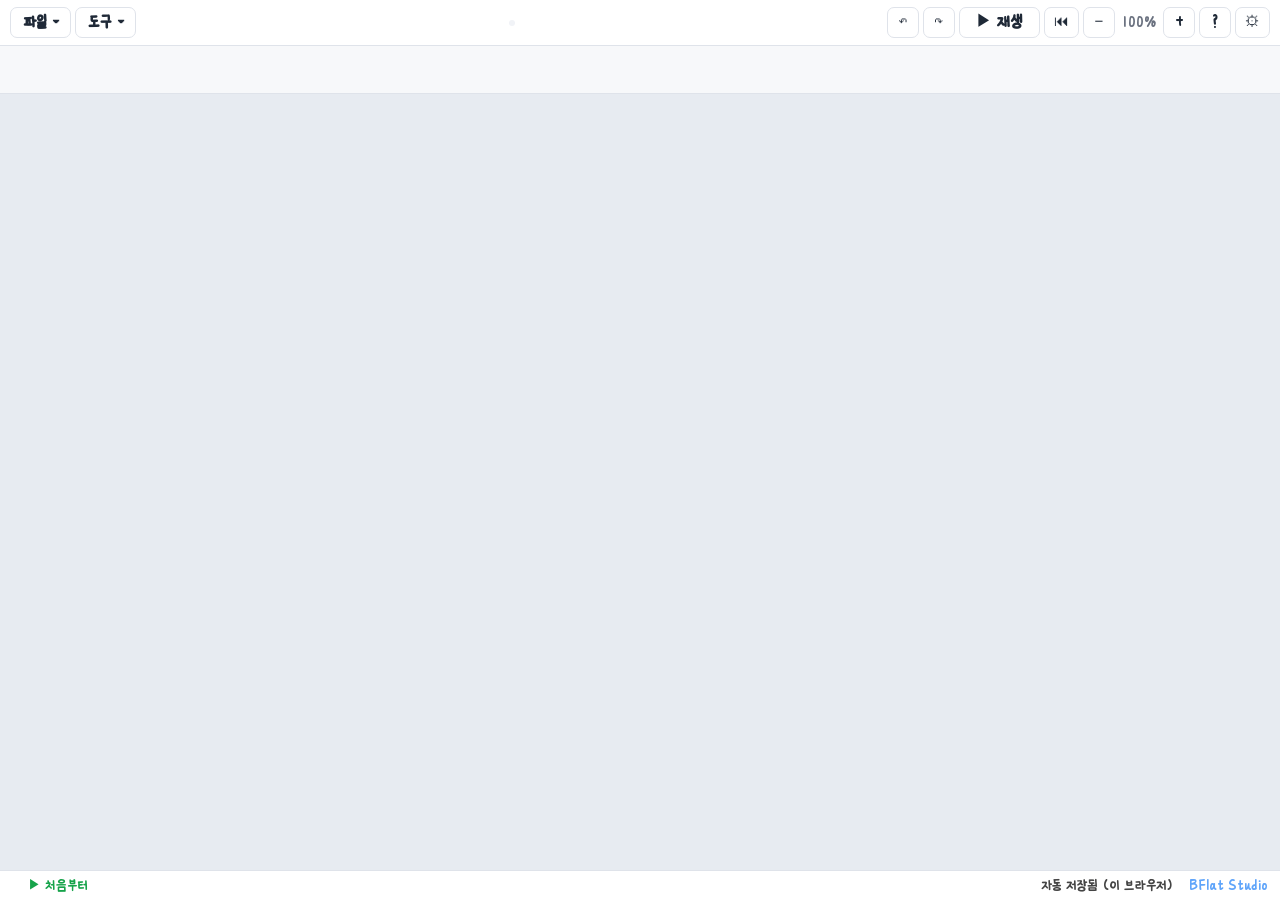
==== www/index.html @ 739f70d8 "BFlat f5357d37dd57: index.html" ====
<!doctype html>
<html lang="ko">
<head>
<meta charset="utf-8">
<meta name="viewport" content="width=device-width, initial-scale=1">
<title>BFlat Studio</title>
<link rel="icon" href="assets/logo.svg" type="image/svg+xml">
<link rel="stylesheet" href="css/style.css">
</head>
<body data-mode="note">
<header id="topbar">
  <!-- 상단바: 메뉴 둘(파일 · 도구) + 모드 탭 + 꼭 필요한 버튼만 — 가로로 넘치지 않게 -->
  <button class="btn menu" data-act="menuFile" title="새 악보 · 열기 · 저장 · 내 악보함 · 내보내기 · 인쇄">파일 ▾</button>
  <button class="btn menu" data-act="menuTools" title="곡 정보 · 조옮김 · 계이름 · 악보 인식(PDF·사진·한글) · MIDI">도구 ▾</button>
  <span class="grow"></span>
  <nav id="modes"></nav>
  <span class="grow"></span>
  <button class="btn icon" data-act="undo" title="되돌리기 (Ctrl+Z)">↶</button>
  <button class="btn icon" data-act="redo" title="다시 (Ctrl+Y)">↷</button>
  <button class="btn play" id="btnPlay" data-act="play" title="재생 / 정지 (Space)">▶ 재생</button>
  <button class="btn icon" data-act="rewind" title="처음부터">⏮</button>
  <span class="zoom"><button class="btn icon" data-act="zoomOut" title="축소 (Ctrl+휠)">−</button><span id="zoomLbl">100%</span><button class="btn icon" data-act="zoomIn" title="확대 (Ctrl+휠)">+</button></span>
  <button class="btn icon" data-act="menuHelp" title="사용법 · 단축키">?</button>
  <button class="btn icon" data-act="settings" title="설정 (화면 · 언어 · 소리)">⚙</button>
</header>
<div id="subbar"></div>
<div id="workArea">
  <main id="scroller"><div id="pages"></div></main>
  <aside id="pdfPanel" hidden>
    <div class="pdf-resizer" title="끌어서 폭 조절"></div>
    <div class="pdf-head">
      <span class="pdf-name" id="pdfName" data-notr>PDF</span>
      <span class="grow"></span>
      <button class="btn" data-act="pdfSol" id="btnPdfSol" title="PDF 악보 위에 바로 계이름 적기 (자동 인식 사용)">계이름 넣기</button>
      <button class="btn primary" data-act="pdfOmr" title="PDF 속 음표를 자동으로 읽어 BFlat 악보로 (Audiveris)">자동 인식 → 악보로</button>
      <button class="btn" data-act="pdf" title="다른 PDF 열기">다른 PDF</button>
      <button class="btn icon" data-act="pdfClose" title="닫기">✕</button>
    </div>
    <div class="pdf-solbar" id="pdfSolBar" hidden></div>
    <div class="pdf-body"><iframe id="pdfFrame" title="PDF 악보"></iframe><div id="pdfSolView" hidden></div><div class="pdf-busy" id="pdfBusy" hidden><div class="spin"></div><b>악보 인식 중…</b><span>페이지 수에 따라 몇 분 걸릴 수 있어요</span></div></div>
  </aside>
</div>
<footer id="status">
  <span id="stInfo"></span>
  <a href="#" id="stStart" class="green" data-act="rewind" title="재생 시작점 (⏮ = 처음부터)">▶ 처음부터</a>
  <span id="stOrder" class="blue"></span>
  <span class="grow"></span>
  <span id="stSave">자동 저장됨 (이 브라우저)</span>
  <span class="by">BFlat Studio</span>
</footer>
<input type="file" id="fileOpen" hidden accept=".bflat,.json,.musicxml,.xml,.mxl,.pdf,.png,.jpg,.jpeg,.bmp,.gif,.webp,.hwp,.hwpx">
<input type="file" id="fileMidi" hidden accept=".mid,.midi">
<input type="file" id="filePdf" hidden accept=".pdf,application/pdf,.png,.jpg,.jpeg,.bmp,.gif,.webp,image/*,.hwp,.hwpx">
<!-- 터치 화면(휴대폰·태블릿)용 키 패드: 키보드 없이 음높이·이동·지우기 -->
<div id="touchPad" hidden>
  <button data-key="ArrowUp" title="음 높이 올리기">▲</button><button data-key="ArrowDown" title="음 높이 내리기">▼</button>
  <button data-key="ArrowLeft" title="이전 음표">◀</button><button data-key="ArrowRight" title="다음 음표">▶</button>
  <button data-key="." title="점 붙이기">•</button><button data-key="0" title="쉼표로 바꾸기">𝄽</button>
  <button data-key="Delete" title="지우기">⌫</button><button data-key="Escape" title="고르기 끝">✕</button>
</div>
<div id="modalRoot"></div>
<div id="popRoot"></div>
<div id="toast"></div>
<script src="js/vendor/pdf.min.js"></script>
<script src="js/i18n.js"></script>
<script src="js/model.js"></script>
<script src="js/render.js"></script>
<script src="js/audio.js"></script>
<script src="js/io.js"></script>
<script src="js/docimport.js"></script>
<script src="js/app.js"></script>
</body>
</html>
---- www/css/style.css ----
@font-face { font-family: 'Yeeun'; src: url('../fonts/Griun_Yeeun-Rg.ttf') format('truetype'); font-display: swap; }
:root {
  --ui: 'Yeeun', 'Malgun Gothic', sans-serif;
  --blue: #2563eb; --blue-d: #1d4ed8; --blue-l: #eff6ff; --ink: #1f2937; --muted: #6b7280;
  --line: #dfe3ea; --bg: #e7ebf1; --bar: #fff; --sub: #f7f8fa; --green: #16a34a; --red: #dc2626;
  --card: #fff; --hover: #f3f6fb; --seg: #f1f3f7; --seg-hover: rgba(255,255,255,.6); --line2: #d3d9e3; --ink2: #444;
  color-scheme: light;
}
/* 다크 모드 */
:root[data-theme="dark"] {
  --blue: #4b8df8; --blue-d: #a5c2f7; --blue-l: #34415a; --ink: #eceef2; --muted: #a3a9b4;
  --line: #4b4f57; --bg: #2e3136; --bar: #383b41; --sub: #33363c; --green: #34d07a; --red: #f88a8a;
  --card: #42464d; --hover: #4c5058; --seg: #2c2f34; --seg-hover: rgba(255,255,255,.07); --line2: #575c65; --ink2: #d3d7de;
  color-scheme: dark;
}
:root[data-theme="dark"] .btn.good { background: #2f4a3a; border-color: #4c8a64; color: #7ee2a5; }
:root[data-theme="dark"] .btn.warn { background: #533838; border-color: #9a5555; color: #ffb4b4; }
:root[data-theme="dark"] .btn.chk-empty { background: #2f4357; border-color: #4f7aa3; color: #9fd0f7; }
:root[data-theme="dark"] .btn.on, :root[data-theme="dark"] .chip.on, :root[data-theme="dark"] .cp-kind button.on { border-color: #6e8fd0; }
:root[data-theme="dark"] .page { box-shadow: 0 2px 14px rgba(0,0,0,.35); }
:root[data-theme="dark"] .modal-back { background: rgba(0,0,0,.4); }
:root[data-theme="dark"] .pill.blue { background: #2f4357; color: #9fd0f7; }
:root[data-theme="dark"] .pill.red { background: #533838; color: #ffb4b4; }
:root[data-theme="dark"] #toast { background: #eceef2; color: #2e3136; }
/* 악보 종이: 어두운 종이 = 악보를 반전해 밝은 글씨로 */
body.paper-dark .page svg { filter: invert(1) hue-rotate(180deg); }
* { box-sizing: border-box; }
html, body { margin: 0; height: 100%; }
body { font-family: var(--ui); color: var(--ink); background: var(--bg); display: flex; flex-direction: column; overflow: hidden; font-size: 15px; user-select: none; }
button, select, input { font-family: inherit; font-size: inherit; color: inherit; }

/* 위 막대 */
/* 상단바: 한 줄 · 가로 스크롤 없음 (좁아지면 모드 탭의 F키 표시부터 숨겨요) */
#topbar { display: flex; align-items: center; gap: 4px; padding: 6px 10px; background: var(--bar); border-bottom: 1px solid var(--line); flex-wrap: nowrap; overflow: hidden; min-height: 46px; }
#topbar > * { flex-shrink: 0; }
#topbar .btn.menu { font-weight: 600; padding-left: 12px; padding-right: 10px; }
#topbar .zoom { display: inline-flex; align-items: center; gap: 2px; }
.pop-item kbd { margin-left: auto; padding-left: 18px; font: 12px 'Segoe UI', sans-serif; color: var(--muted); }
.pop-item { display: flex; align-items: center; }
@media (max-width: 1180px) { #modes button small { display: none; } #modes button { padding: 5px 8px; } }
@media (max-width: 980px) { #topbar .zoom { display: none; } #btnPlay { padding-left: 10px; padding-right: 10px; } }
.btn { background: var(--card); border: 1px solid var(--line); border-radius: 7px; padding: 5px 11px; cursor: pointer; white-space: nowrap; line-height: 1.25; transition: background .1s, border-color .1s; }
.btn:hover:not(:disabled) { background: var(--hover); border-color: #c9d3e2; }
.btn:disabled { opacity: .45; cursor: default; }
.btn.icon { padding: 5px 9px; min-width: 32px; }
.btn.primary { background: var(--blue); border-color: var(--blue); color: #fff; }
.btn.primary:hover { background: var(--blue-d); }
.btn.outline { border-color: var(--blue); color: var(--blue); }
.btn.on { background: var(--blue-l); border-color: #93b4f5; color: var(--blue-d); }
.btn.play { font-weight: 700; padding: 5px 16px; }
.btn.good { border-color: #9fdcb6; color: #15803d; background: #f0fdf4; }
.btn.warn { border-color: #f5b1b1; color: var(--red); background: #fef2f2; }
.btn.chk-empty { border-color: #a8d0f0; color: #1d6fb8; background: #f0f8ff; }
select.btn { padding: 5px 8px; }
.grow { flex: 1; }
#zoomLbl { min-width: 44px; text-align: center; color: var(--muted); font-size: 14px; }
#modes { display: flex; background: var(--seg); border-radius: 9px; padding: 3px; margin: 0 6px; gap: 2px; }
#modes button { border: 0; background: transparent; padding: 5px 10px; border-radius: 7px; cursor: pointer; white-space: nowrap; }
#modes button small { font-size: 10px; color: var(--muted); margin-right: 2px; font-family: 'Segoe UI', sans-serif; }
#modes button.on { background: var(--card); color: var(--blue); box-shadow: 0 1px 3px rgba(0,0,0,.08); }
#modes button.on small { color: var(--blue); }
#modes button:hover:not(.on) { background: var(--seg-hover); }

/* 아래 막대 */
#subbar { display: flex; align-items: center; gap: 6px; padding: 7px 10px; background: var(--sub); border-bottom: 1px solid var(--line); min-height: 48px; flex-wrap: wrap; }
.hint { font-size: 12.5px; color: var(--muted); max-width: 360px; line-height: 1.35; }
.hint.one { max-width: none; }
.sep { width: 1px; height: 24px; background: var(--line); margin: 0 3px; }
.seg { display: flex; gap: 2px; }
.seg .btn { border-radius: 6px; }
.mus, .btn.mus { font-family: 'Segoe UI Symbol', 'Noto Music', serif; }
.btn.mus { font-size: 18px; padding: 1px 8px; min-width: 32px; line-height: 1.4; }
.btn.art { min-width: 34px; font-family: 'Segoe UI Symbol', 'Segoe UI', serif; font-weight: 700; }
.mini { font-size: 13px; color: var(--muted); display: inline-flex; align-items: center; gap: 4px; }
.mini input { width: 46px; padding: 3px 5px; border: 1px solid var(--line); border-radius: 6px; }

/* 작업 영역: 악보 + (있으면) PDF 옆 창 */
#workArea { flex: 1; display: flex; min-height: 0; }
#pdfPanel { position: relative; width: var(--pdfw, 44%); min-width: 260px; max-width: 75%; display: flex; flex-direction: column; background: var(--sub); border-left: 1px solid var(--line); }
#pdfPanel[hidden] { display: none; }
.pdf-resizer { position: absolute; left: -4px; top: 0; bottom: 0; width: 8px; cursor: col-resize; z-index: 5; }
.pdf-resizer:hover, .pdf-resizer.drag { background: rgba(37,99,235,.25); }
.pdf-head { display: flex; align-items: center; gap: 6px; padding: 6px 8px; border-bottom: 1px solid var(--line); background: var(--bar); }
.pdf-name { font-weight: 700; overflow: hidden; text-overflow: ellipsis; white-space: nowrap; max-width: 40%; }
.pdf-body { flex: 1; position: relative; min-height: 0; }
.pdf-body iframe { width: 100%; height: 100%; border: 0; background: #fff; }
.pdf-busy { position: absolute; inset: 0; background: rgba(15,23,42,.55); color: #fff; display: flex; flex-direction: column; align-items: center; justify-content: center; gap: 8px; font-size: 15px; }
.pdf-busy[hidden] { display: none; }
.spin { width: 38px; height: 38px; border: 4px solid rgba(255,255,255,.3); border-top-color: #fff; border-radius: 50%; animation: spin 1s linear infinite; }
@keyframes spin { to { transform: rotate(360deg); } }
body.dragging-pdf iframe { pointer-events: none; }
/* PDF만 보기 (첫 화면에서 PDF를 연 경우) */
body.pdf-only #scroller, body.pdf-only #subbar { display: none; }
body.pdf-only #pdfPanel { width: 100%; max-width: none; border-left: 0; }
body.pdf-only .pdf-resizer { display: none; }
/* PDF 위 계이름 */
.pdf-solbar { display: flex; align-items: center; gap: 6px; flex-wrap: wrap; padding: 6px 8px; border-bottom: 1px solid var(--line); background: var(--sub); font-size: 13px; }
.pdf-solbar[hidden] { display: none; }
.pdf-solbar .chip.on { background: var(--blue-l); border-color: #93b4f5; color: var(--blue-d); }
#pdfSolView { position: absolute; inset: 0; overflow: auto; background: #e9edf3; padding: 12px; }
#pdfSolView[hidden] { display: none; }
.sol-page { position: relative; margin: 0 auto 14px; background: #fff; box-shadow: 0 2px 10px rgba(0,0,0,.15); }
.sol-page canvas { display: block; width: 100%; height: auto; }
.sol-page svg { position: absolute; inset: 0; width: 100%; height: 100%; pointer-events: none; }
.sol-page text { paint-order: stroke; stroke: #fff; stroke-linejoin: round; }

/* 악보 */
#scroller { flex: 1; overflow: auto; position: relative; padding: 20px 0 60px; }
#pages { display: flex; flex-direction: column; align-items: center; gap: 24px; min-width: min-content; padding: 0 20px; }
.page { background: var(--paper, #fff); box-shadow: 0 2px 10px rgba(30,41,59,.12); position: relative; flex: none; }
.page svg { display: block; }
.note.playing * { fill: var(--green) !important; stroke: var(--green) !important; }
.note.playing ellipse[fill="#fff"] { fill: #fff !important; }
.play-cursor { position: absolute; width: 3px; background: rgba(22,163,74,.75); border-radius: 2px; pointer-events: none; box-shadow: 0 0 6px rgba(22,163,74,.5); }
.ovl { position: absolute; pointer-events: none; display: none; }
.ovl.rubber { border: 1.5px dashed var(--blue); background: rgba(37,99,235,.07); }
.ovl.dropHint { background: rgba(37,99,235,.15); border: 2px solid var(--blue); border-radius: 4px; }
body.writing #pages .page { cursor: crosshair; }

/* 입력칸 */
.editor { position: absolute; z-index: 20; background: var(--card); border: 1.5px solid var(--blue); border-radius: 8px; padding: 4px 6px 6px; box-shadow: 0 6px 18px rgba(30,64,175,.18); }
.ed-label { font-size: 11.5px; color: var(--blue); margin-bottom: 3px; white-space: nowrap; }
.editor input { border: 1px solid var(--line); border-radius: 5px; padding: 4px 6px; outline: none; font-size: 15px; width: 100%; }
.chord-ed input { width: 110px; font-weight: 700; }
.ed-row { display: flex; gap: 3px; align-items: center; }
.ed-nav { border: 1px solid var(--line); background: var(--sub); border-radius: 5px; cursor: pointer; padding: 3px 5px; font-size: 11px; }
.lyric-ed { min-width: 180px; }

/* 팝업 메뉴 */
.pop { position: fixed; z-index: 50; background: var(--card); border: 1px solid var(--line); border-radius: 10px; box-shadow: 0 10px 30px rgba(15,23,42,.18); padding: 6px; min-width: 200px; max-height: 80vh; overflow: auto; }
.pop-title { font-size: 12px; color: var(--muted); padding: 3px 8px 6px; }
.pop-item { display: flex; align-items: center; gap: 10px; width: 100%; text-align: left; border: 0; background: transparent; padding: 6px 10px; border-radius: 6px; cursor: pointer; }
.pop-item:hover { background: var(--blue-l); }
.pop-item.on { color: var(--blue); font-weight: 700; }
.pop-item.on::after { content: '✓'; margin-left: auto; }
.pop-sep { height: 1px; background: var(--line); margin: 4px 6px; }
.pop .muted { font-size: 12px; }
.count-pop { display: grid; grid-template-columns: 1fr 1fr; min-width: 300px; }
.count-pop .pop-title, .count-pop .pop-sep, .count-pop .pop-item[data-v="clear"] { grid-column: 1 / -1; }
.count-pop .pop-item b { font-size: 17px; min-width: 18px; }
.prev { color: var(--muted); font-size: 15px; letter-spacing: 1px; }
/* 마디 개수 정하기 창 */
.count-pop2 { width: 300px; padding: 12px 12px 14px; min-width: 0; }
.cp-title { font-size: 13px; color: var(--muted); margin: 0 2px 8px; }
.cp-kind { display: grid; grid-template-columns: 1fr 1fr; gap: 6px; margin-bottom: 10px; }
.cp-kind button { display: flex; align-items: center; justify-content: center; gap: 7px; padding: 7px 6px; border: 1px solid var(--line); border-radius: 8px; background: var(--card); cursor: pointer; font-size: 15px; }
.cp-kind button.on { background: var(--blue-l); border-color: #93b4f5; color: var(--blue-d); font-weight: 700; }
.cp-head { width: 13px; height: 9px; border-radius: 50%; background: #8a4b1d; transform: rotate(-22deg); display: inline-block; }
.cp-kind button.on .cp-head { background: var(--blue-d); }
.cp-dot { width: 6px; height: 6px; border-radius: 50%; background: var(--ink); display: inline-block; }
.cp-grid { display: grid; grid-template-columns: repeat(8, 1fr); gap: 5px; margin-bottom: 12px; }
.cp-grid button { aspect-ratio: 1; border: 1px solid var(--line); border-radius: 7px; background: var(--card); cursor: pointer; font-size: 14px; padding: 0; }
.cp-grid button:hover:not(:disabled) { background: var(--blue-l); border-color: #93b4f5; }
.cp-grid button.cur { border-color: var(--blue); color: var(--blue); font-weight: 700; }
.cp-grid button:disabled { opacity: .35; cursor: default; }
.count-pop2 .kfocus { outline: 2.5px solid var(--blue); outline-offset: 1px; position: relative; z-index: 1; }
.cp-grid button.kfocus { background: var(--blue-l); }
.cp-row { display: flex; align-items: center; gap: 8px; margin-top: 8px; }
.cp-fill { flex: 1; padding: 7px; border: 1px solid #93b4f5; border-radius: 8px; background: var(--card); color: var(--blue-d); font-weight: 700; cursor: pointer; }
.cp-fill:hover { background: var(--blue-l); }
.cp-note { color: var(--muted); font-size: 13px; white-space: nowrap; }
.cp-fill:disabled { opacity: .4; cursor: default; }
.hint .lock { color: var(--blue-d); font-weight: 700; }
#modes button[data-mode="harm"].on { background: var(--blue); color: #fff; }
#modes button[data-mode="harm"].on small { color: #dbe7ff; }
.cp-h { color: var(--blue); }
.cp-hint { font-size: 12.5px; color: var(--muted); margin: -2px 2px 10px; line-height: 1.4; }
.count-pop2.harmony { border-color: #93b4f5; }

/* 대화상자 */
.modal-back { position: fixed; inset: 0; background: rgba(15,23,42,.35); z-index: 100; display: flex; align-items: center; justify-content: center; padding: 16px; }
.modal { background: var(--card); border-radius: 14px; padding: 22px 24px 18px; width: 560px; max-width: 100%; max-height: 90vh; overflow: auto; box-shadow: 0 20px 50px rgba(15,23,42,.3); user-select: text; }
.modal.wide { width: 860px; }
.modal h2 { margin: 0 0 14px; font-size: 22px; }
.modal h3 { margin: 16px 0 6px; font-size: 17px; color: var(--blue-d); }
.fld { display: flex; flex-direction: column; gap: 5px; font-size: 14px; color: var(--ink2); margin-bottom: 12px; flex: 1; }
.inp { border: 1px solid var(--line2); border-radius: 7px; padding: 8px 10px; background: var(--card); outline: none; width: 100%; }
.inp:focus { border-color: var(--blue); box-shadow: 0 0 0 3px rgba(37,99,235,.12); }
.inp.wide { margin: 4px 0 8px; }
.row2, .row3, .row4 { display: flex; gap: 12px; }
.tsig { display: flex; align-items: center; gap: 6px; }
.tsig .inp { width: 70px; }
.chips { display: flex; gap: 6px; margin: -2px 0 14px; flex-wrap: wrap; }
.chip { border: 1px solid var(--line2); background: var(--card); border-radius: 99px; padding: 3px 11px; cursor: pointer; font-size: 13px; }
.chip.on { background: var(--blue-l); border-color: #93b4f5; color: var(--blue-d); }
.warn { color: #c2410c; font-size: 14px; margin: 4px 0; }
.muted { color: var(--muted); font-size: 14px; }
.muted a { color: var(--blue); font-weight: 700; text-decoration: none; }
.chk { display: flex; align-items: center; gap: 8px; margin: 6px 0 14px; font-size: 14px; }
.modal-btns { display: flex; justify-content: flex-end; gap: 8px; margin-top: 14px; }
.sc table { width: 100%; border-collapse: collapse; font-size: 13.5px; }
.sc th { text-align: left; width: 36%; padding: 5px 8px; background: var(--sub); border-bottom: 1px solid var(--line); font-weight: 400; color: var(--ink2); vertical-align: top; }
.sc td { padding: 5px 8px; border-bottom: 1px solid var(--line); color: var(--ink2); }
.help p { margin: 4px 0 8px; line-height: 1.55; font-size: 14.5px; }
.pill { padding: 1px 7px; border-radius: 5px; }
.pill.blue { background: #e6f3fb; color: #1d6fb8; }
.pill.red { background: #fde6e6; color: var(--red); }

/* 상태줄 */
#status { display: flex; align-items: center; gap: 16px; padding: 5px 12px; background: var(--card); border-top: 1px solid var(--line); font-size: 13px; color: var(--ink2); }
#status a { text-decoration: none; }
.green { color: var(--green); }
.blue { color: var(--blue); }
#status .by { color: #60a5fa; }

.muted.small { font-size: 12px; font-weight: 400; }

/* 악보 종류 고르기 */
.type-modal { width: 640px; }
.type-card.wide { grid-column: span 2; display: grid; grid-template-columns: auto 1fr; grid-template-rows: auto auto; column-gap: 22px; align-items: center; justify-content: center; }
.type-card.wide svg { grid-row: 1 / span 2; margin-bottom: 0; }
.type-card.wide b { align-self: end; text-align: left; }
.type-card.wide span { align-self: start; text-align: left; }
/* 새 악보: 박자 줄 오른쪽 스윙 */
.ts-row { align-items: center; }
.swing-chip { margin-left: auto; display: inline-flex; align-items: center; gap: 4px; border: 1px solid var(--line2); border-radius: 99px; padding: 1px 12px 1px 8px; cursor: pointer; font-size: 13px; background: var(--card); }
.swing-chip:has(input:checked) { background: var(--blue-l); border-color: #93b4f5; color: var(--blue-d); }
.swing-chip svg { color: currentColor; }
/* 내 악보함 */
.lib-modal { width: 620px; }
.lib-usage { display: flex; align-items: center; gap: 10px; margin: -4px 0 12px; font-size: 13px; color: var(--muted); }
.lib-bar { flex: 1; height: 8px; border-radius: 99px; background: var(--seg); overflow: hidden; }
.lib-bar i { display: block; height: 100%; background: var(--blue); border-radius: 99px; }
.lib-actions { display: flex; gap: 8px; margin-bottom: 12px; }
.lib-list { display: flex; flex-direction: column; gap: 6px; max-height: 52vh; overflow-y: auto; margin-bottom: 10px; }
.lib-item { display: flex; align-items: center; gap: 6px; padding: 8px 10px; border: 1px solid var(--line2); border-radius: 10px; background: var(--card); }
.lib-item.cur { border-color: var(--blue); }
.lib-main { flex: 1; min-width: 0; display: flex; flex-direction: column; gap: 2px; }
.lib-main b { white-space: nowrap; overflow: hidden; text-overflow: ellipsis; }
/* 설정: 휴대폰 앱 업데이트 */
.pub-steps { margin: 0 0 12px; padding-left: 20px; line-height: 1.7; }
.pub-steps a, [data-link] { color: var(--blue); }
.pub-status { display: flex; flex-direction: column; gap: 3px; margin: 6px 0 8px; word-break: break-all; }
/* 설정: 언어 */
.lang-sw { font-size: 18px; font-weight: 700; }
/* 앙상블 편성 창 */
.ens-modal { width: 700px; }
.ens-size .chip { padding: 5px 14px; font-size: 14px; }
.ens-list { display: flex; flex-direction: column; gap: 8px; margin: 4px 0 12px; }
.ens-row { display: flex; align-items: center; gap: 8px; }
.ens-no { width: 22px; height: 22px; border-radius: 50%; background: var(--blue-l); color: var(--blue-d); display: inline-flex; align-items: center; justify-content: center; font-size: 12px; font-weight: 700; flex: none; }
.ens-row .ens-name { flex: 1; min-width: 0; }
.ens-clefs { flex-wrap: nowrap; gap: 4px; align-items: center; }
.ens-clefs .chip { white-space: nowrap; display: inline-flex; align-items: center; gap: 3px; }
.ens-clefs .chip .mus { font-size: 17px; line-height: 1; }
.ens-cline { width: 150px; padding: 4px 6px; font-size: 13px; }
.ens-cline[hidden] { display: none; }
.ens-sum { display: flex; flex-wrap: wrap; gap: 6px 14px; margin: -2px 0 12px; font-size: 14px; }
.ens-sum b { color: var(--blue); margin-right: 2px; }
.ens-sum small { color: var(--muted); }
.type-grid { display: grid; grid-template-columns: 1fr 1fr; gap: 12px; }
.type-card { display: flex; flex-direction: column; align-items: center; gap: 4px; padding: 14px 10px 12px; border: 1.5px solid var(--line2); border-radius: 12px; background: var(--card); color: var(--ink); cursor: pointer; transition: border-color .1s, box-shadow .1s; }
.type-card:hover, .type-card:focus { border-color: var(--blue); box-shadow: 0 0 0 3px rgba(37,99,235,.12); outline: none; }
.type-card svg { color: var(--ink); margin-bottom: 4px; }
.type-card b { font-size: 17px; }
.type-card span { font-size: 13px; color: var(--muted); }
.type-card.cur { border-color: var(--blue); box-shadow: 0 0 0 3px rgba(37,99,235,.15); }
.type-card b small { font-size: 12px; color: var(--blue); font-weight: 400; }
.warn-tag { color: #c2410c !important; background: #fff1e6 !important; }
.btn.primary.danger { background: #c2410c; border-color: #c2410c; }
.sol-list { display: flex; flex-direction: column; gap: 6px; }
.sol-row { display: flex; align-items: center; gap: 10px; padding: 8px 12px; border: 1.5px solid var(--line2); border-radius: 10px; cursor: pointer; background: var(--card); }
.sol-row:has(input:checked) { border-color: var(--blue); background: var(--blue-l); }
.sol-row input { width: 18px; height: 18px; accent-color: var(--blue); }
.sol-row .mus { font-size: 24px; width: 26px; text-align: center; }
.omr-lyr { display: flex; align-items: center; gap: 10px; margin-top: 12px; padding: 10px 12px; border: 1.5px solid var(--line2); border-radius: 10px; cursor: pointer; background: var(--card); }
.omr-lyr:has(input:checked) { border-color: var(--blue); background: var(--blue-l); }
.omr-lyr input { width: 18px; height: 18px; accent-color: var(--blue); }
.clef-opt b { font-size: 16px; }
.clef-row { display: flex; gap: 8px; margin: 2px 0 10px; }
.clef-opt { flex: 1; display: flex; align-items: center; justify-content: center; gap: 8px; padding: 8px 6px; border: 1.5px solid var(--line2); border-radius: 10px; background: var(--card); color: var(--ink); cursor: pointer; font-size: 14px; }
.clef-opt .mus { font-size: 26px; line-height: 1; }
.clef-opt.on { border-color: var(--blue); color: var(--blue); font-weight: 700; box-shadow: 0 0 0 3px rgba(37,99,235,.12); }
.cline-row { margin: -2px 0 12px; display: flex; flex-direction: column; gap: 6px; }
.cline-row[hidden] { display: none; }
.cline { flex-wrap: wrap; gap: 4px; }
.cline .chip small { color: var(--muted); }
.type-tag {font-size: 14px; font-weight: 400; color: var(--blue); background: var(--blue-l); border-radius: 6px; padding: 2px 8px; margin-left: 6px; vertical-align: middle; }

/* 설정 창: 탭 · 화면 */
.tabs { display: flex; gap: 4px; background: var(--seg); padding: 3px; border-radius: 9px; margin: -4px 0 16px; }
.tabs button { flex: 1; border: 0; background: transparent; padding: 7px 10px; border-radius: 7px; cursor: pointer; }
.tabs button.on { background: var(--card); color: var(--blue); box-shadow: 0 1px 3px rgba(0,0,0,.1); font-weight: 700; }
.tab-pane[hidden] { display: none; }
.opt-row { display: flex; gap: 8px; margin: 2px 0 14px; }
.opt { flex: 1; border: 1.5px solid var(--line2); background: var(--card); border-radius: 10px; padding: 10px 8px 8px; cursor: pointer; display: flex; flex-direction: column; align-items: center; gap: 6px; font-size: 14px; }
.opt.on { border-color: var(--blue); color: var(--blue); font-weight: 700; box-shadow: 0 0 0 3px rgba(37,99,235,.12); }
.swatch { width: 100%; height: 38px; border-radius: 6px; border: 1px solid var(--line2); display: flex; align-items: center; justify-content: center; font-family: 'Segoe UI Symbol', serif; font-size: 20px; }
.range-row { display: flex; align-items: center; gap: 10px; margin: 2px 0 6px; }
.range-row input[type=range] { flex: 1; accent-color: var(--blue); }
.range-row output { min-width: 46px; text-align: right; font-variant-numeric: tabular-nums; color: var(--ink2); }

/* 첫 화면 (백지) */
body.blank #subbar, body.blank #status > * { visibility: hidden; }
body.blank .modal-btns .grow { flex: 1; }

#toast { position: fixed; left: 50%; bottom: 46px; transform: translateX(-50%) translateY(20px); background: #1f2937; color: #fff; padding: 9px 16px; border-radius: 9px; font-size: 14px; opacity: 0; pointer-events: none; transition: .2s; z-index: 200; }
#toast.show { opacity: 1; transform: translateX(-50%); }

@media print {
  @page { size: A4; margin: 8mm; }
  body { display: block; overflow: visible; background: var(--card); height: auto; }
  #topbar, #subbar, #status, #toast, #popRoot, #modalRoot, .editor, .play-cursor, .ovl, #pdfPanel { display: none !important; }
  #workArea { display: block; }
  /* PDF + 계이름 인쇄 */
  body.print-pdfsol #scroller { display: none !important; }
  body.print-pdfsol #workArea > #pdfPanel { display: block !important; width: 100% !important; max-width: none !important; border: 0; background: #fff; }
  body.print-pdfsol .pdf-head, body.print-pdfsol .pdf-solbar, body.print-pdfsol iframe, body.print-pdfsol .pdf-resizer { display: none !important; }
  body.print-pdfsol #pdfSolView { position: static; overflow: visible; padding: 0; background: #fff; display: block !important; }
  body.print-pdfsol .sol-page { box-shadow: none; margin: 0; width: 100% !important; page-break-after: always; break-after: page; }
  #scroller { overflow: visible; padding: 0; }
  #pages { display: block; padding: 0; }
  .page svg { filter: none !important; }
  .page { background: #fff !important; box-shadow: none; width: 100% !important; height: auto !important; page-break-after: always; break-after: page; margin: 0; }
  .page:last-child { page-break-after: auto; break-after: auto; }
  .page svg { width: 100%; height: auto; }
}

/* ---------- 터치 화면 (휴대폰 · 태블릿) ---------- */
#touchPad { position: fixed; right: 10px; bottom: 44px; z-index: 40; display: grid; grid-template-columns: repeat(4, 44px); gap: 6px; padding: 6px; border-radius: 14px; background: var(--bar); border: 1px solid var(--line); box-shadow: 0 4px 16px rgba(0,0,0,.25); }
#touchPad[hidden], body.blank #touchPad { display: none; }
#touchPad button { height: 44px; border-radius: 10px; border: 1px solid var(--line2); background: var(--card); color: var(--ink); font-size: 18px; touch-action: manipulation; }
#touchPad button:active { background: var(--blue-l); }
body.touch .btn, body.touch .chip, body.touch .pop-item { min-height: 36px; }
@media (max-width: 760px) {
  #topbar { flex-wrap: wrap; row-gap: 6px; gap: 3px; padding: 6px; }
  #topbar > .grow { display: none; }
  #topbar .btn { padding-left: 8px; padding-right: 8px; }
  #topbar .btn.icon { min-width: 32px; padding-left: 4px; padding-right: 4px; }
  #btnPlay { margin-left: auto; }
  #topbar [data-act="rewind"] { display: none; }
  #modes { order: 10; width: 100%; margin: 0; overflow-x: auto; scrollbar-width: none; }
  #modes button { flex: 0 0 auto; }
  #topbar .zoom { display: none; }
  #subbar .hint { display: none; }
  #subbar { flex-wrap: nowrap; overflow-x: auto; scrollbar-width: none; }
  #subbar > * { flex-shrink: 0; }
  #subbar .sep, #subbar > .grow { display: none; }
  .modal { width: auto !important; max-width: 96vw; max-height: 90vh; overflow-y: auto; }
  .type-grid { grid-template-columns: 1fr; }
  .type-card.wide { grid-column: auto; display: flex; flex-direction: column; }
  .row2, .row3, .row4 { flex-wrap: wrap; }
  .ens-row { flex-wrap: wrap; }
  #pdfPanel { position: fixed; inset: 0; width: 100% !important; z-index: 30; }
  .pdf-resizer { display: none; }
  #status .by { display: none; }
}
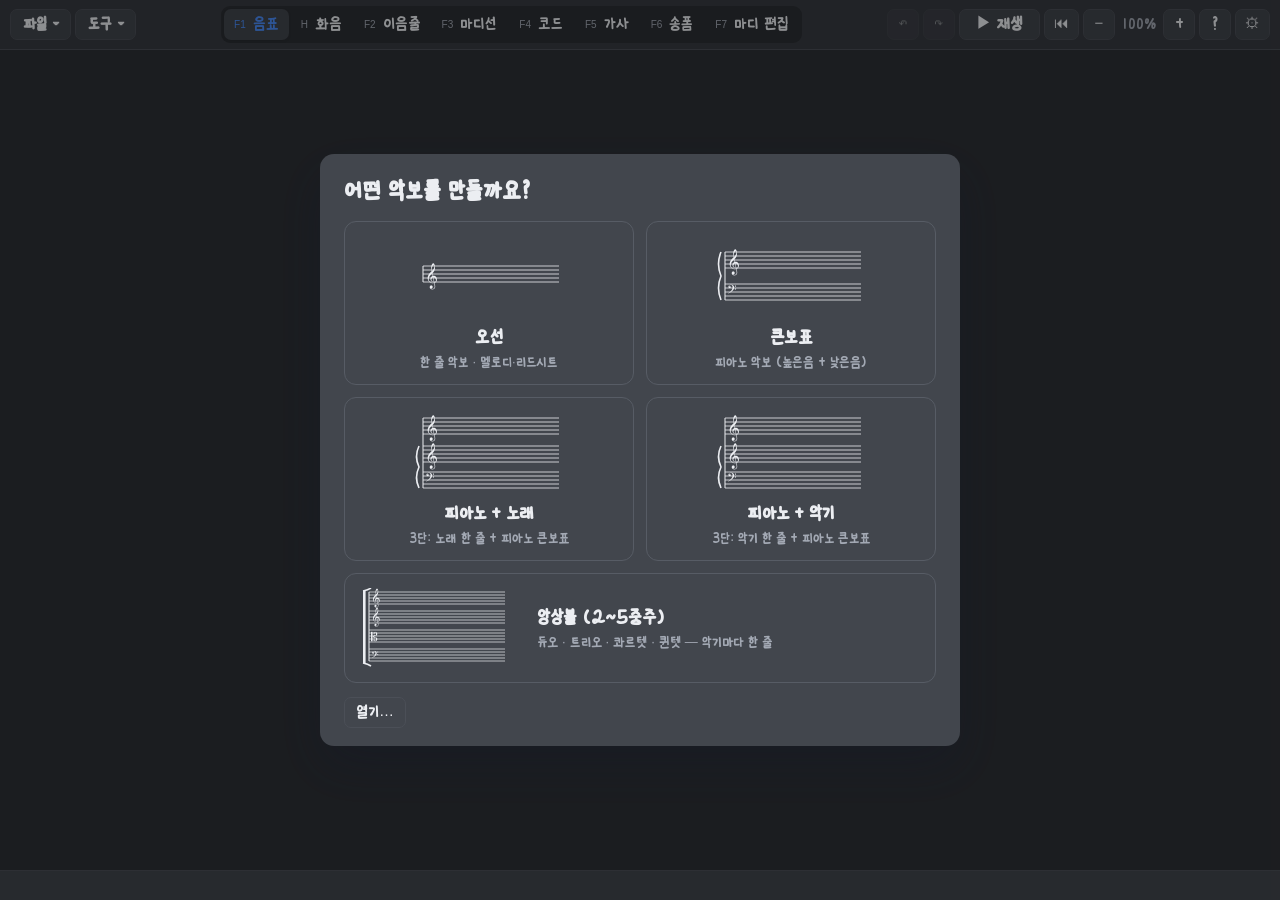
==== commit d9c22e42: "BFlat 5a86905b84d9: index.html" ====
--- a/www/index.html
+++ b/www/index.html
@@ -5,6 +5,14 @@
 <meta name="viewport" content="width=device-width, initial-scale=1">
 <title>BFlat Studio</title>
 <link rel="icon" href="assets/logo.svg" type="image/svg+xml">
+<!-- 웹앱 (휴대폰 브라우저에서 "홈 화면에 추가") -->
+<link rel="manifest" href="manifest.webmanifest">
+<link rel="apple-touch-icon" href="assets/apple-touch-icon.png">
+<meta name="apple-mobile-web-app-capable" content="yes">
+<meta name="mobile-web-app-capable" content="yes">
+<meta name="apple-mobile-web-app-status-bar-style" content="black-translucent">
+<meta name="apple-mobile-web-app-title" content="BFlat">
+<meta name="theme-color" content="#2e3136">
 <link rel="stylesheet" href="css/style.css">
 </head>
 <body data-mode="note">
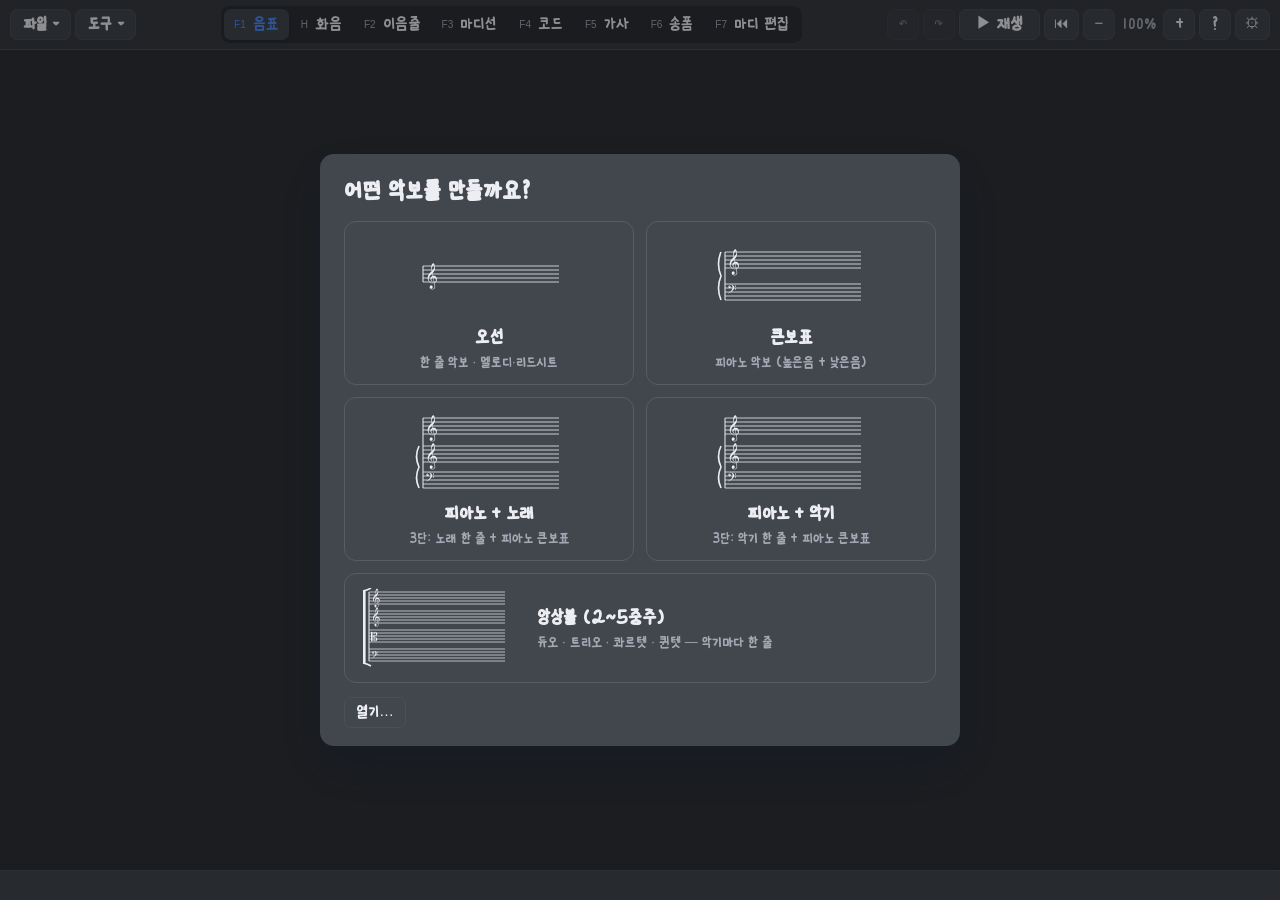
==== commit b7d0e9f2: "BFlat 3591116caf88: index.html" ====
--- a/www/index.html
+++ b/www/index.html
@@ -45,7 +45,7 @@
       <button class="btn icon" data-act="pdfClose" title="닫기">✕</button>
     </div>
     <div class="pdf-solbar" id="pdfSolBar" hidden></div>
-    <div class="pdf-body"><iframe id="pdfFrame" title="PDF 악보"></iframe><div id="pdfSolView" hidden></div><div class="pdf-busy" id="pdfBusy" hidden><div class="spin"></div><b>악보 인식 중…</b><span>페이지 수에 따라 몇 분 걸릴 수 있어요</span></div></div>
+    <div class="pdf-body"><iframe id="pdfFrame" title="PDF 악보"></iframe><div id="pdfView" hidden></div><div id="pdfSolView" hidden></div><div class="pdf-busy" id="pdfBusy" hidden><div class="spin"></div><b>악보 인식 중…</b><span>페이지 수에 따라 몇 분 걸릴 수 있어요</span></div></div>
   </aside>
 </div>
 <footer id="status">
@@ -77,5 +77,7 @@
 <script src="js/io.js"></script>
 <script src="js/docimport.js"></script>
 <script src="js/app.js"></script>
+<script src="js/auth-config.js"></script>
+<script src="js/auth.js"></script>
 </body>
 </html>
--- a/www/css/style.css
+++ b/www/css/style.css
@@ -99,6 +99,12 @@
 .pdf-solbar .chip.on { background: var(--blue-l); border-color: #93b4f5; color: var(--blue-d); }
 #pdfSolView { position: absolute; inset: 0; overflow: auto; background: #e9edf3; padding: 12px; }
 #pdfSolView[hidden] { display: none; }
+/* 휴대폰 등 PDF 보기 기능이 없는 브라우저: pdf.js 로 쪽마다 그려서 */
+#pdfView { position: absolute; inset: 0; overflow: auto; -webkit-overflow-scrolling: touch; background: #e9edf3; padding: 8px; display: flex; flex-direction: column; align-items: center; gap: 8px; }
+#pdfView[hidden] { display: none; }
+#pdfView canvas { width: 100%; max-width: 1100px; height: auto; background: #fff; box-shadow: 0 1px 4px rgba(0,0,0,.25); }
+#pdfView .pv-msg { color: #555; font-size: 14px; padding: 24px 8px; text-align: center; }
+body.no-omr #pdfPanel [data-act="pdfOmr"], body.no-omr #pdfPanel [data-act="pdfSol"] { display: none; }
 .sol-page { position: relative; margin: 0 auto 14px; background: #fff; box-shadow: 0 2px 10px rgba(0,0,0,.15); }
 .sol-page canvas { display: block; width: 100%; height: auto; }
 .sol-page svg { position: absolute; inset: 0; width: 100%; height: 100%; pointer-events: none; }
@@ -216,6 +222,9 @@
 .swing-chip { margin-left: auto; display: inline-flex; align-items: center; gap: 4px; border: 1px solid var(--line2); border-radius: 99px; padding: 1px 12px 1px 8px; cursor: pointer; font-size: 13px; background: var(--card); }
 .swing-chip:has(input:checked) { background: var(--blue-l); border-color: #93b4f5; color: var(--blue-d); }
 .swing-chip svg { color: currentColor; }
+/* 악보용 스윙 그림은 검정(#111) — 창 안에서는 글자색(어두운 테마 = 흰색)으로 */
+.swing-chip svg [fill="#111"] { fill: currentColor; }
+.swing-chip svg [stroke="#111"] { stroke: currentColor; }
 /* 내 악보함 */
 .lib-modal { width: 620px; }
 .lib-usage { display: flex; align-items: center; gap: 10px; margin: -4px 0 12px; font-size: 13px; color: var(--muted); }
@@ -230,6 +239,15 @@
 /* 설정: 휴대폰 앱 업데이트 */
 .pub-steps { margin: 0 0 12px; padding-left: 20px; line-height: 1.7; }
 .pub-steps a, [data-link] { color: var(--blue); }
+/* 휴대폰 → PC 자동 인식 연결 */
+.pl-box { border: 1px solid var(--line, #d5dbe3); border-radius: 10px; padding: 10px 12px; margin-bottom: 6px; }
+.pl-box .chk { margin: 4px 0 6px; }
+.pl-code { display: flex; align-items: center; gap: 10px; font-size: 14px; margin: 2px 0 4px; }
+.pl-code b { font-size: 24px; letter-spacing: 3px; font-variant-numeric: tabular-nums; }
+.pc-found { display: flex; flex-direction: column; gap: 6px; margin: 4px 0 10px; }
+.pc-item { justify-content: flex-start; gap: 8px; text-align: left; }
+.pc-item.on { border-color: var(--blue); box-shadow: 0 0 0 2px color-mix(in srgb, var(--blue) 30%, transparent); }
+#pcCode { letter-spacing: 3px; font-variant-numeric: tabular-nums; }
 .pub-status { display: flex; flex-direction: column; gap: 3px; margin: 6px 0 8px; word-break: break-all; }
 /* 설정: 언어 */
 .lang-sw { font-size: 18px; font-weight: 700; }
@@ -345,3 +363,28 @@
   .pdf-resizer { display: none; }
   #status .by { display: none; }
 }
+
+/* ===== 회원 가입 · 로그인 (js/auth.js) ===== */
+#authRoot { position: fixed; inset: 0; z-index: 1000; background: var(--bg); display: flex; align-items: center; justify-content: center; padding: 16px; overflow-y: auto; }
+body.auth-open #touchPad { display: none; }
+.auth-card { width: 100%; max-width: 400px; background: var(--card); border: 1px solid var(--line); border-radius: 16px; padding: 24px 22px 18px; box-shadow: 0 18px 50px rgba(15,23,42,.18); margin: auto; }
+.auth-logo { display: flex; align-items: center; gap: 10px; margin-bottom: 10px; font-size: 17px; color: var(--ink); }
+.auth-logo img { width: 40px; height: 40px; border-radius: 9px; background: #fff; }
+.auth-card h2 { margin: 6px 0 8px; font-size: 21px; color: var(--ink); }
+.auth-sub { font-size: 14px; line-height: 1.6; color: var(--ink2); margin: 0 0 14px; }
+.auth-hint { font-size: 12.5px; color: var(--muted); line-height: 1.5; margin: 0 0 8px; }
+.auth-card .inp { font-size: 16px; padding: 10px 12px; }
+.auth-pw { display: flex; gap: 6px; }
+.auth-pw .btn { flex: none; padding: 0 10px; }
+.auth-agree { align-items: flex-start; margin: 2px 0 6px; font-size: 13.5px; }
+.auth-agree input { margin-top: 3px; width: 18px; height: 18px; flex: none; }
+.auth-agree a, .auth-alt a { color: var(--blue); }
+.auth-privacy { font-size: 12.5px; line-height: 1.55; color: var(--ink2); background: var(--sub); border: 1px solid var(--line); border-radius: 8px; padding: 8px 10px; margin-bottom: 8px; }
+.auth-msg { min-height: 1.2em; font-size: 13.5px; line-height: 1.5; color: var(--ink2); margin: 6px 0 8px; }
+.auth-msg.bad { color: var(--red); }
+.auth-go { width: 100%; font-size: 16px; padding: 11px; justify-content: center; }
+.auth-row { display: flex; gap: 8px; margin-top: 8px; }
+.auth-row .btn { flex: 1; justify-content: center; }
+.auth-alt { text-align: center; font-size: 13.5px; color: var(--muted); margin: 14px 0 0; }
+.auth-mail { font-size: 44px; text-align: center; margin: 4px 0 6px; }
+.btn.danger { background: var(--red); border-color: var(--red); color: #fff; }
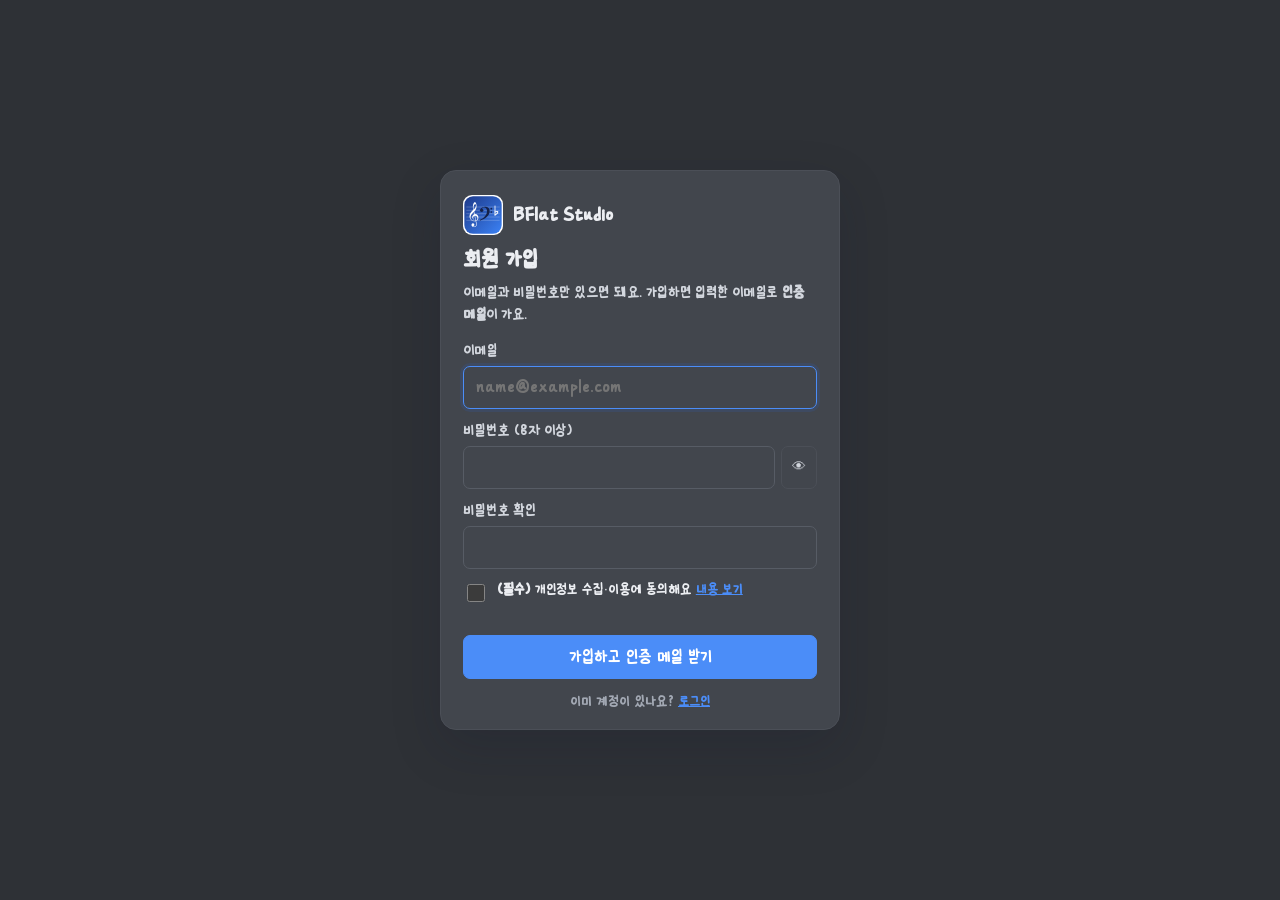
==== commit 2234e361: "BFlat ab8aa8dda9d7: index.html" ====
--- a/www/index.html
+++ b/www/index.html
@@ -61,11 +61,13 @@
 <input type="file" id="filePdf" hidden accept=".pdf,application/pdf,.png,.jpg,.jpeg,.bmp,.gif,.webp,image/*,.hwp,.hwpx">
 <!-- 터치 화면(휴대폰·태블릿)용 키 패드: 키보드 없이 음높이·이동·지우기 -->
 <div id="touchPad" hidden>
+  <button class="tp-hide" data-tp="hide" title="패드 숨기기 (아래 악보 보기)">숨기기 ▾</button>
   <button data-key="ArrowUp" title="음 높이 올리기">▲</button><button data-key="ArrowDown" title="음 높이 내리기">▼</button>
   <button data-key="ArrowLeft" title="이전 음표">◀</button><button data-key="ArrowRight" title="다음 음표">▶</button>
   <button data-key="." title="점 붙이기">•</button><button data-key="0" title="쉼표로 바꾸기">𝄽</button>
   <button data-key="Delete" title="지우기">⌫</button><button data-key="Escape" title="고르기 끝">✕</button>
 </div>
+<button id="touchPadShow" hidden title="음표 패드 보이기">▲▼ 패드</button>
 <div id="modalRoot"></div>
 <div id="popRoot"></div>
 <div id="toast"></div>
--- a/www/css/style.css
+++ b/www/css/style.css
@@ -193,7 +193,7 @@
 .muted { color: var(--muted); font-size: 14px; }
 .muted a { color: var(--blue); font-weight: 700; text-decoration: none; }
 .chk { display: flex; align-items: center; gap: 8px; margin: 6px 0 14px; font-size: 14px; }
-.modal-btns { display: flex; justify-content: flex-end; gap: 8px; margin-top: 14px; }
+.modal-btns { display: flex; justify-content: flex-end; flex-wrap: wrap; gap: 8px; margin-top: 14px; }
 .sc table { width: 100%; border-collapse: collapse; font-size: 13.5px; }
 .sc th { text-align: left; width: 36%; padding: 5px 8px; background: var(--sub); border-bottom: 1px solid var(--line); font-weight: 400; color: var(--ink2); vertical-align: top; }
 .sc td { padding: 5px 8px; border-bottom: 1px solid var(--line); color: var(--ink2); }
@@ -284,6 +284,8 @@
 .omr-lyr { display: flex; align-items: center; gap: 10px; margin-top: 12px; padding: 10px 12px; border: 1.5px solid var(--line2); border-radius: 10px; cursor: pointer; background: var(--card); }
 .omr-lyr:has(input:checked) { border-color: var(--blue); background: var(--blue-l); }
 .omr-lyr input { width: 18px; height: 18px; accent-color: var(--blue); }
+.omr-songs { margin: 10px 0 10px 22px; max-height: 40vh; overflow: auto; }
+.omr-songs li { margin: 4px 0; line-height: 1.45; }
 .clef-opt b { font-size: 16px; }
 .clef-row { display: flex; gap: 8px; margin: 2px 0 10px; }
 .clef-opt { flex: 1; display: flex; align-items: center; justify-content: center; gap: 8px; padding: 8px 6px; border: 1.5px solid var(--line2); border-radius: 10px; background: var(--card); color: var(--ink); cursor: pointer; font-size: 14px; }
@@ -339,6 +341,12 @@
 #touchPad[hidden], body.blank #touchPad { display: none; }
 #touchPad button { height: 44px; border-radius: 10px; border: 1px solid var(--line2); background: var(--card); color: var(--ink); font-size: 18px; touch-action: manipulation; }
 #touchPad button:active { background: var(--blue-l); }
+/* 패드 숨기기 · 다시 보이기 (휴대폰에서 패드가 아래 악보를 가려서) */
+#touchPad .tp-hide { grid-column: 1 / -1; height: 30px; font-size: 13px; font-weight: 600; color: var(--ink2, var(--ink)); }
+#touchPadShow { position: fixed; right: 10px; bottom: 44px; z-index: 40; height: 40px; padding: 0 14px; border-radius: 20px; border: 1px solid var(--line); background: var(--bar); color: var(--ink); font-size: 14px; font-weight: 600; box-shadow: 0 4px 16px rgba(0,0,0,.25); touch-action: manipulation; }
+#touchPadShow[hidden], body.blank #touchPadShow, body.auth-open #touchPadShow { display: none; }
+/* 패드가 보일 때는 악보 맨 아래도 패드 위로 올려 볼 수 있게 아래 여백을 더 줘요 */
+body.touch.pad-on #scroller { padding-bottom: 170px; }
 body.touch .btn, body.touch .chip, body.touch .pop-item { min-height: 36px; }
 @media (max-width: 760px) {
   #topbar { flex-wrap: wrap; row-gap: 6px; gap: 3px; padding: 6px; }
@@ -387,4 +395,4 @@
 .auth-row .btn { flex: 1; justify-content: center; }
 .auth-alt { text-align: center; font-size: 13.5px; color: var(--muted); margin: 14px 0 0; }
 .auth-mail { font-size: 44px; text-align: center; margin: 4px 0 6px; }
-.btn.danger { background: var(--red); border-color: var(--red); color: #fff; }
+.btn.danger { background: var(--red); border-color: var(--red); color: #fff; }
